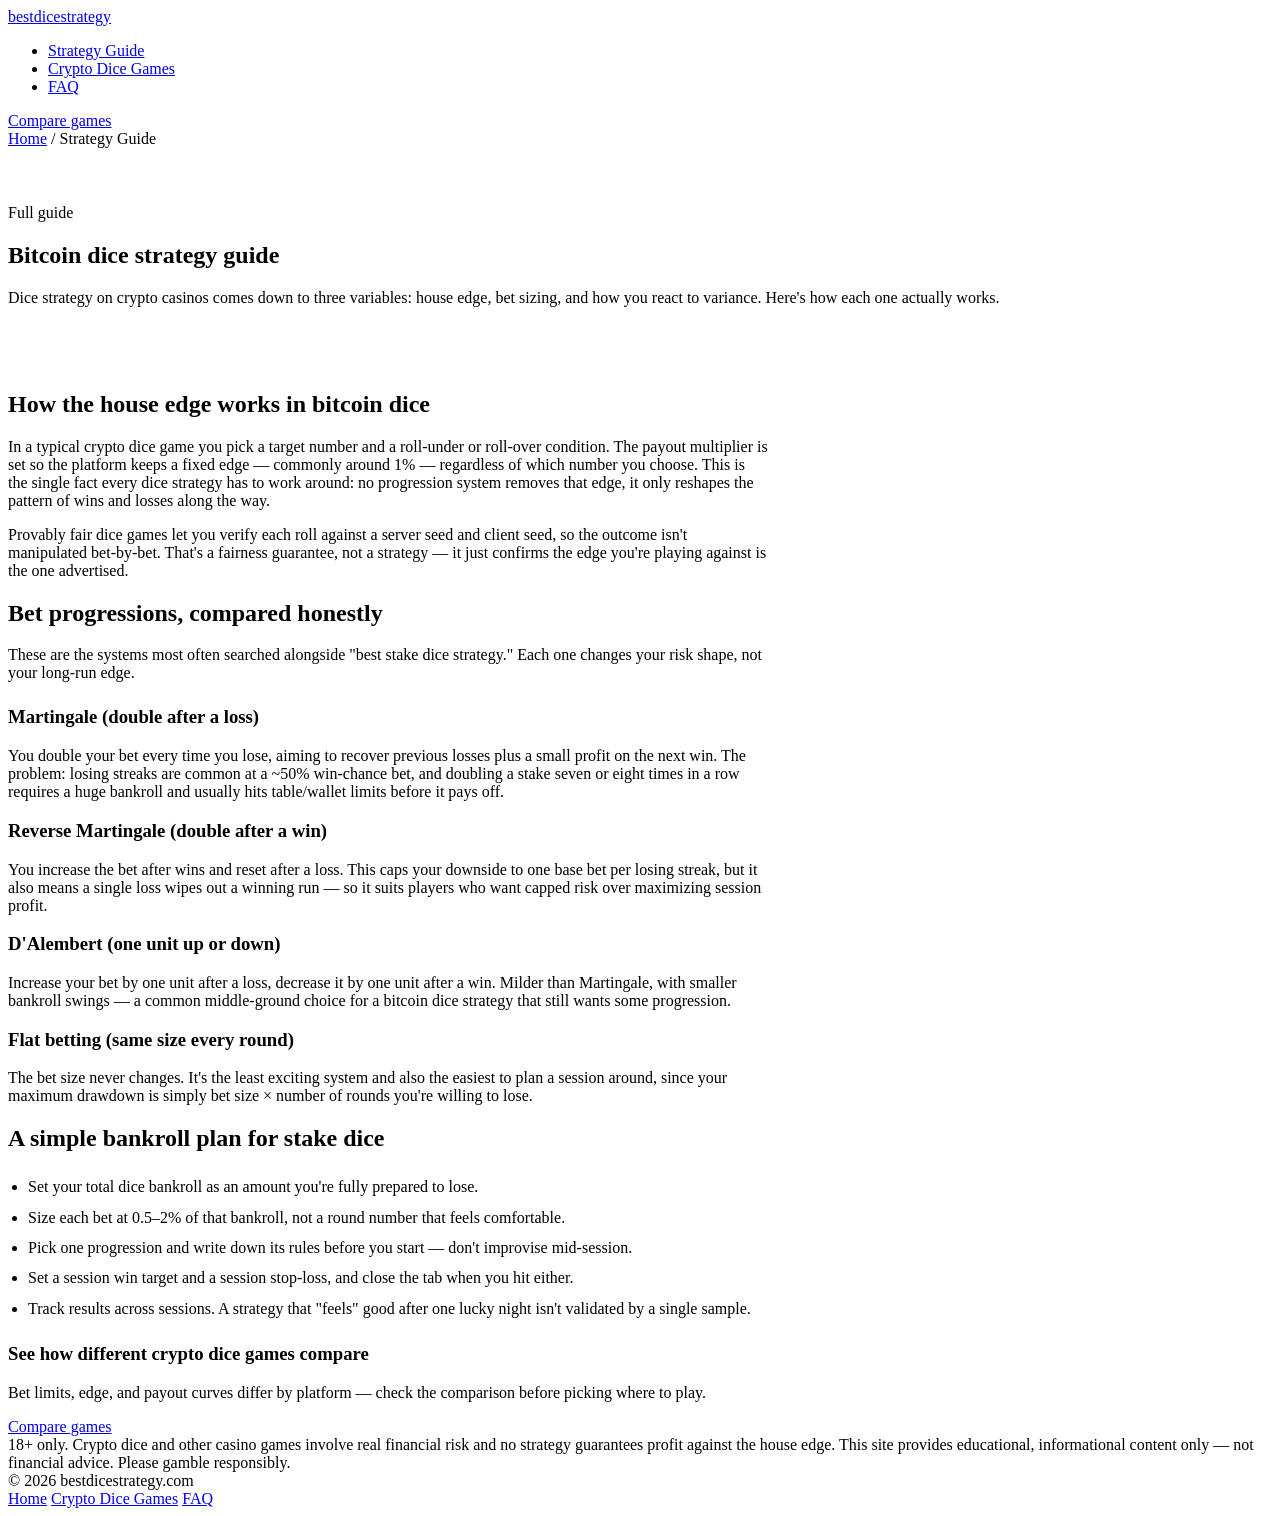
==== bitcoin-dice-strategy-guide.html @ e54280d6 "Add files via upload" ====
<!DOCTYPE html>
<html lang="en">
<head>
<meta charset="UTF-8">
<meta name="viewport" content="width=device-width, initial-scale=1.0">
<title>Bitcoin Dice Strategy Guide: Bankroll, Progressions & Math</title>
<meta name="description" content="A full bitcoin dice strategy guide: how house edge works, the main bet progressions (Martingale, D'Alembert, flat betting), and a bankroll plan for stake dice.">
<link rel="canonical" href="https://www.bestdicestrategy.com/bitcoin-dice-strategy-guide.html">
<link rel="icon" href="data:,">
<link rel="preconnect" href="https://fonts.googleapis.com">
<link href="https://fonts.googleapis.com/css2?family=Space+Grotesk:wght@500;600;700&family=Inter:wght@400;500;600&display=swap" rel="stylesheet">
<link rel="stylesheet" href="/assets/style.css">
<script type="application/ld+json">
{
  "@context": "https://schema.org",
  "@type": "Article",
  "headline": "Bitcoin Dice Strategy Guide: Bankroll, Progressions & Math",
  "url": "https://www.bestdicestrategy.com/bitcoin-dice-strategy-guide.html"
}
</script>
</head>
<body>

<header>
  <div class="nav">
    <a href="/" class="logo"><span class="die"></span>bestdicestrategy</a>
    <ul>
      <li><a href="/bitcoin-dice-strategy-guide.html">Strategy Guide</a></li>
      <li><a href="/crypto-dice-games.html">Crypto Dice Games</a></li>
      <li><a href="/faq.html">FAQ</a></li>
    </ul>
    <a href="/crypto-dice-games.html" class="cta-btn">Compare games</a>
  </div>
</header>

<div class="wrap breadcrumb"><a href="/">Home</a> / Strategy Guide</div>

<section class="hero" style="padding:56px 0 48px">
  <div class="wrap" style="position:relative">
    <span class="eyebrow">Full guide</span>
    <h1>Bitcoin dice <span>strategy</span> guide</h1>
    <p class="lede">Dice strategy on crypto casinos comes down to three variables: house edge, bet sizing, and how you react to variance. Here's how each one actually works.</p>
  </div>
</section>

<section>
  <div class="wrap" style="max-width:760px">
    <h2>How the house edge works in bitcoin dice</h2>
    <p style="color:var(--muted);margin-bottom:16px">In a typical crypto dice game you pick a target number and a roll-under or roll-over condition. The payout multiplier is set so the platform keeps a fixed edge — commonly around 1% — regardless of which number you choose. This is the single fact every dice strategy has to work around: no progression system removes that edge, it only reshapes the pattern of wins and losses along the way.</p>
    <p style="color:var(--muted);margin-bottom:16px">Provably fair dice games let you verify each roll against a server seed and client seed, so the outcome isn't manipulated bet-by-bet. That's a fairness guarantee, not a strategy — it just confirms the edge you're playing against is the one advertised.</p>
  </div>
</section>

<section class="section-alt">
  <div class="wrap" style="max-width:760px">
    <h2>Bet progressions, compared honestly</h2>
    <p style="color:var(--muted);margin-bottom:24px">These are the systems most often searched alongside "best stake dice strategy." Each one changes your risk shape, not your long-run edge.</p>

    <div class="faq-item">
      <h3>Martingale (double after a loss)</h3>
      <p>You double your bet every time you lose, aiming to recover previous losses plus a small profit on the next win. The problem: losing streaks are common at a ~50% win-chance bet, and doubling a stake seven or eight times in a row requires a huge bankroll and usually hits table/wallet limits before it pays off.</p>
    </div>
    <div class="faq-item">
      <h3>Reverse Martingale (double after a win)</h3>
      <p>You increase the bet after wins and reset after a loss. This caps your downside to one base bet per losing streak, but it also means a single loss wipes out a winning run — so it suits players who want capped risk over maximizing session profit.</p>
    </div>
    <div class="faq-item">
      <h3>D'Alembert (one unit up or down)</h3>
      <p>Increase your bet by one unit after a loss, decrease it by one unit after a win. Milder than Martingale, with smaller bankroll swings — a common middle-ground choice for a bitcoin dice strategy that still wants some progression.</p>
    </div>
    <div class="faq-item">
      <h3>Flat betting (same size every round)</h3>
      <p>The bet size never changes. It's the least exciting system and also the easiest to plan a session around, since your maximum drawdown is simply bet size × number of rounds you're willing to lose.</p>
    </div>
  </div>
</section>

<section>
  <div class="wrap" style="max-width:760px">
    <h2>A simple bankroll plan for stake dice</h2>
    <ul style="color:var(--muted);padding-left:20px;line-height:1.9">
      <li>Set your total dice bankroll as an amount you're fully prepared to lose.</li>
      <li>Size each bet at 0.5–2% of that bankroll, not a round number that feels comfortable.</li>
      <li>Pick one progression and write down its rules before you start — don't improvise mid-session.</li>
      <li>Set a session win target and a session stop-loss, and close the tab when you hit either.</li>
      <li>Track results across sessions. A strategy that "feels" good after one lucky night isn't validated by a single sample.</li>
    </ul>
  </div>
</section>

<section class="section-alt">
  <div class="wrap">
    <div class="callout">
      <div>
        <h3>See how different crypto dice games compare</h3>
        <p>Bet limits, edge, and payout curves differ by platform — check the comparison before picking where to play.</p>
      </div>
      <a href="/crypto-dice-games.html" class="cta-btn">Compare games</a>
    </div>
  </div>
</section>

<div class="disclaimer">
  <div class="wrap">
    18+ only. Crypto dice and other casino games involve real financial risk and no strategy guarantees profit against the house edge. This site provides educational, informational content only — not financial advice. Please gamble responsibly.
  </div>
</div>

<footer>
  <div class="wrap footer-row">
    <span>© 2026 bestdicestrategy.com</span>
    <div class="footer-links">
      <a href="/">Home</a>
      <a href="/crypto-dice-games.html">Crypto Dice Games</a>
      <a href="/faq.html">FAQ</a>
    </div>
  </div>
</footer>

</body>
</html>
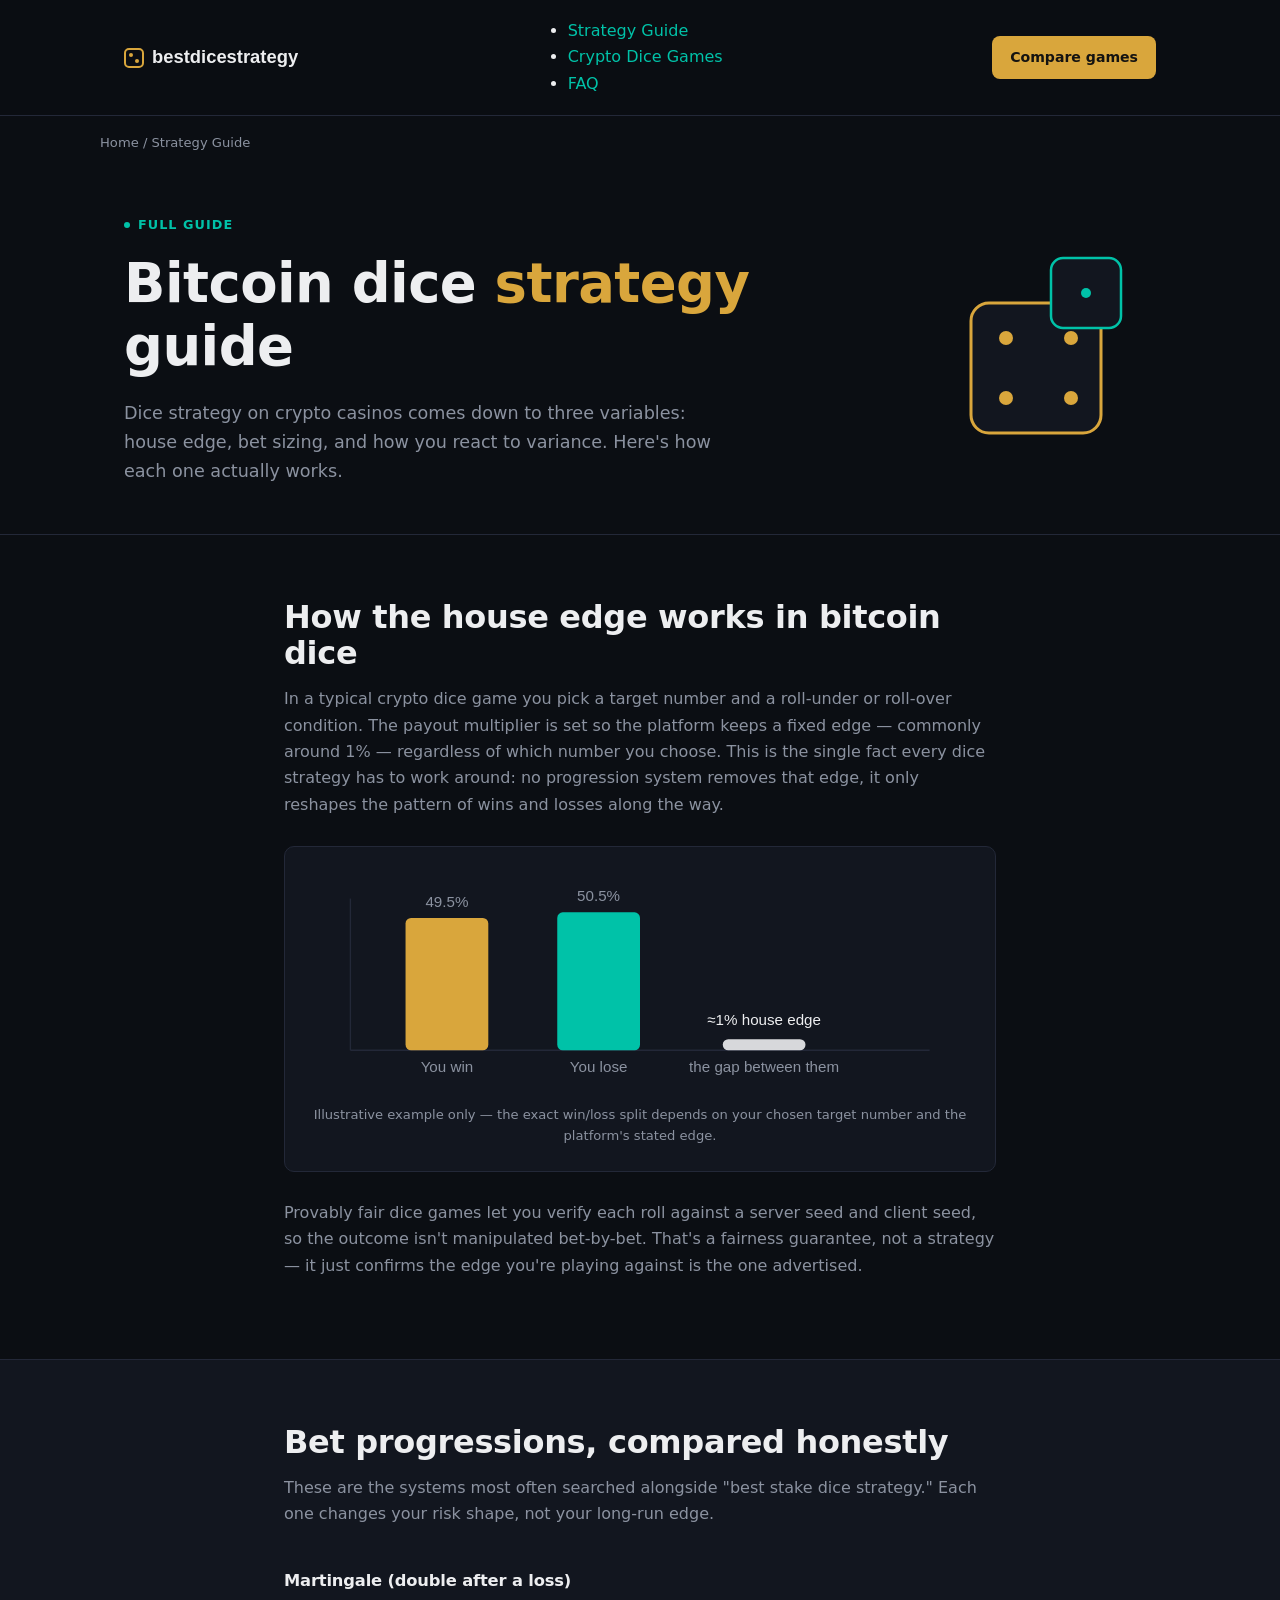
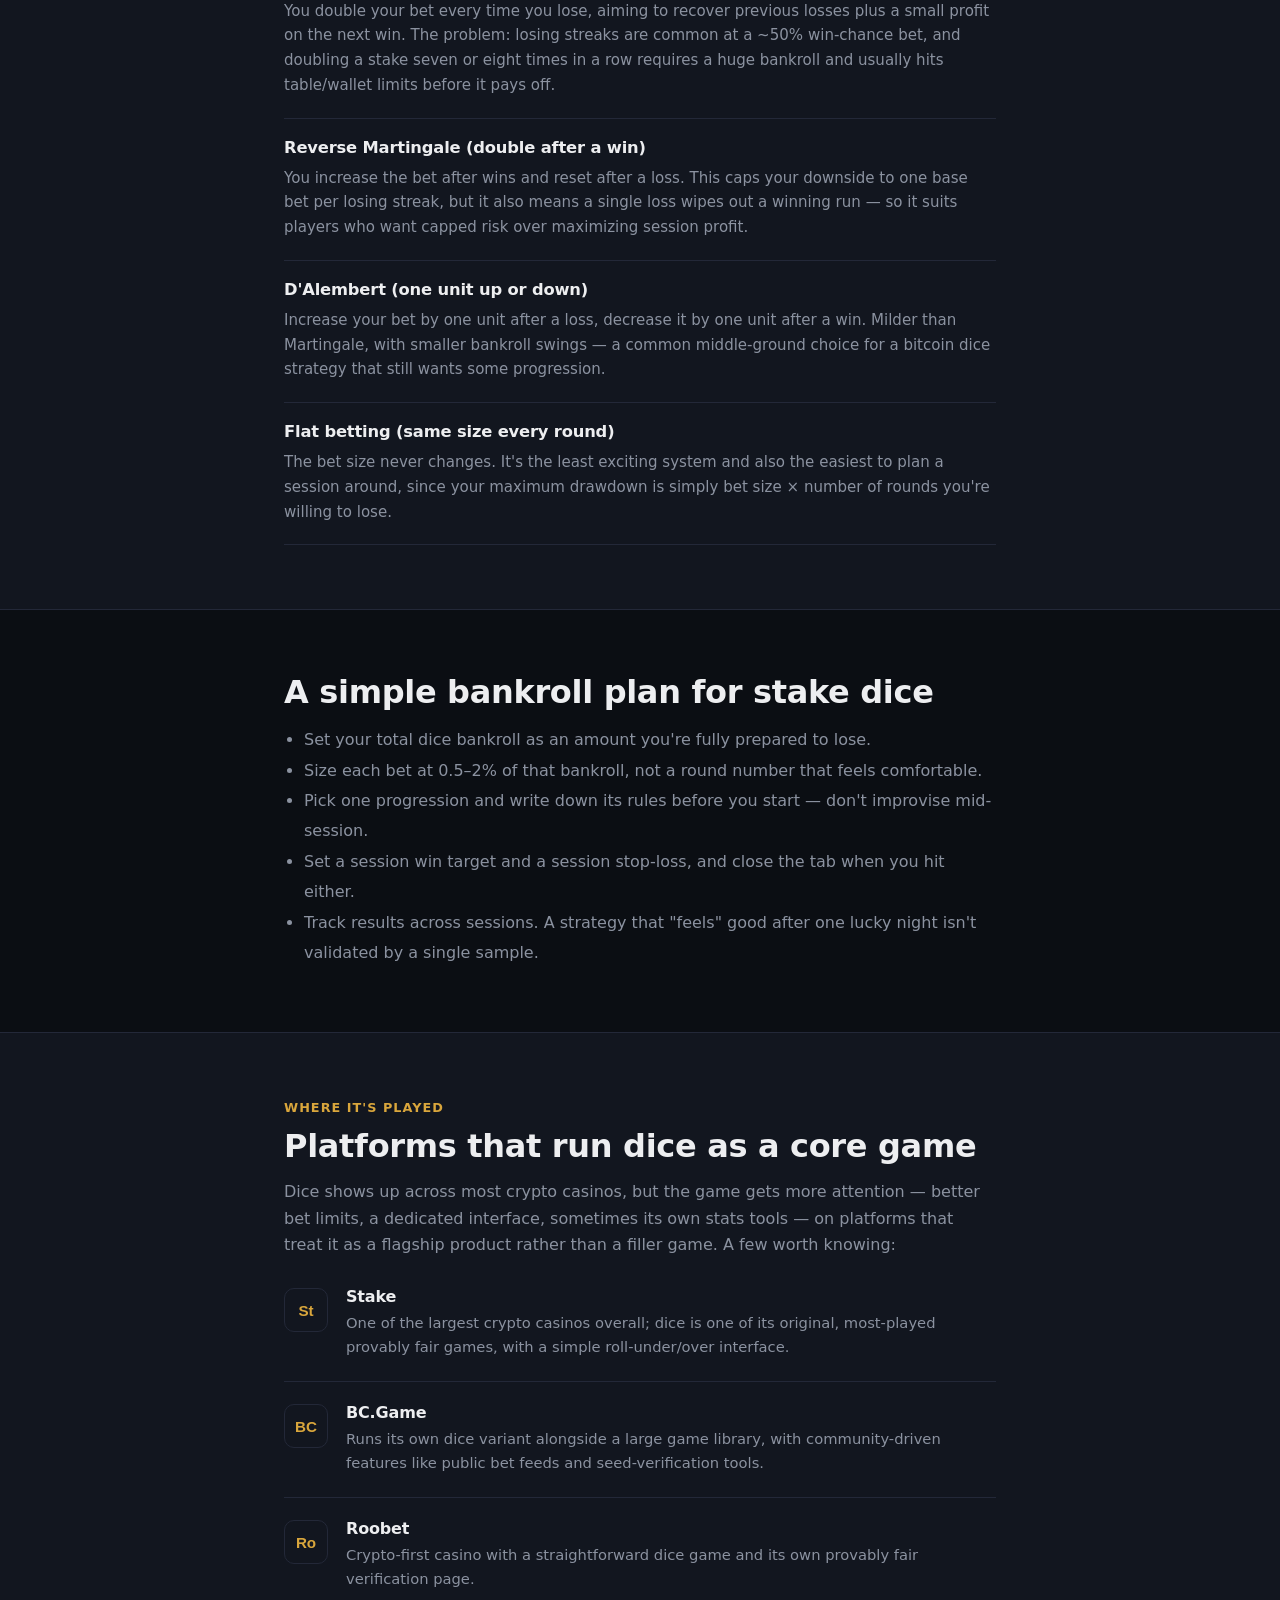
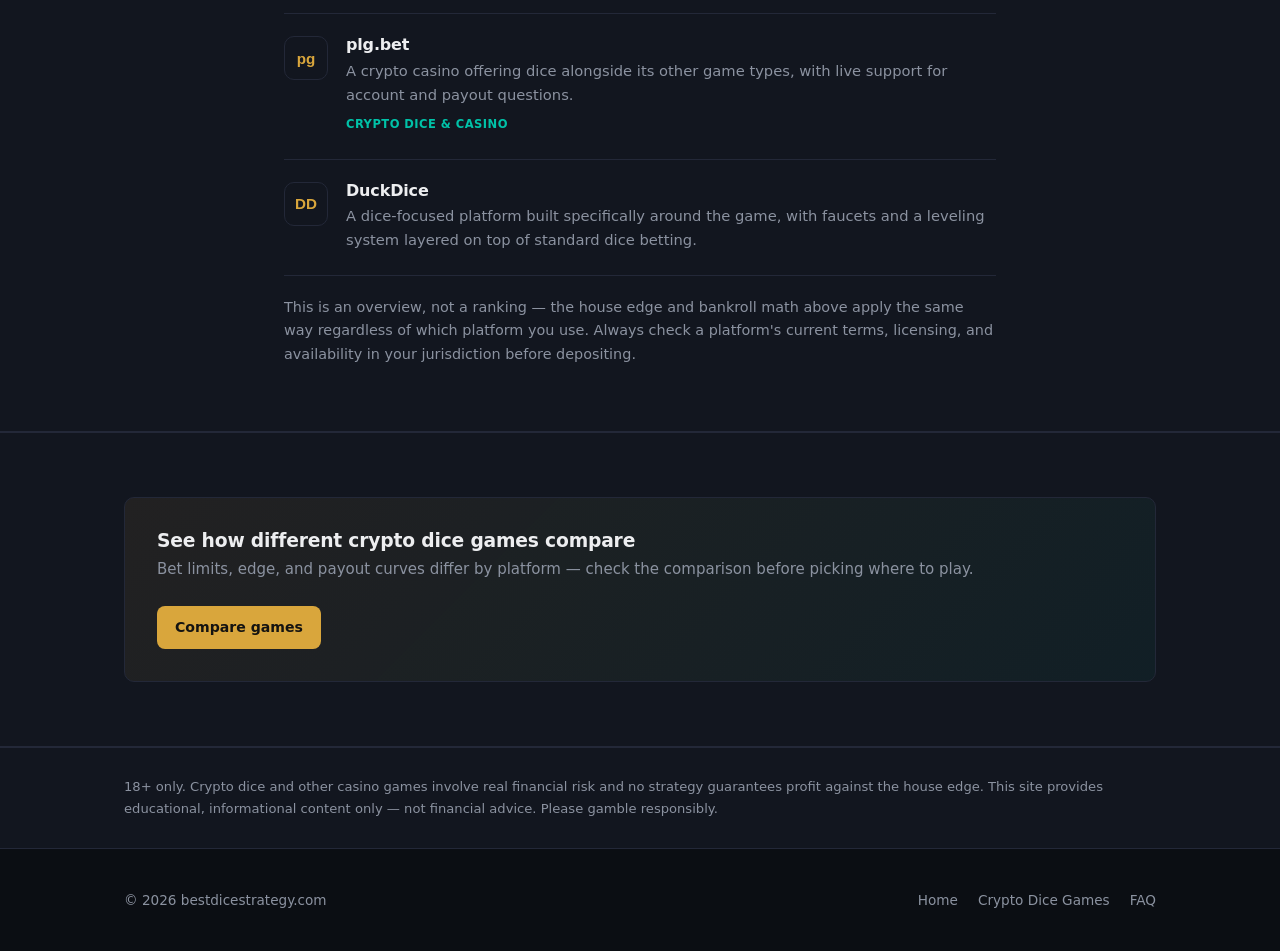
==== commit e7a63ac1: "Add files via upload" ====
--- a/bitcoin-dice-strategy-guide.html
+++ b/bitcoin-dice-strategy-guide.html
@@ -36,10 +36,29 @@
 <div class="wrap breadcrumb"><a href="/">Home</a> / Strategy Guide</div>
 
 <section class="hero" style="padding:56px 0 48px">
-  <div class="wrap" style="position:relative">
-    <span class="eyebrow">Full guide</span>
-    <h1>Bitcoin dice <span>strategy</span> guide</h1>
-    <p class="lede">Dice strategy on crypto casinos comes down to three variables: house edge, bet sizing, and how you react to variance. Here's how each one actually works.</p>
+  <div class="wrap">
+    <div class="hero-grid">
+      <div class="hero-copy">
+        <span class="eyebrow">Full guide</span>
+        <h1>Bitcoin dice <span>strategy</span> guide</h1>
+        <p class="lede">Dice strategy on crypto casinos comes down to three variables: house edge, bet sizing, and how you react to variance. Here's how each one actually works.</p>
+      </div>
+      <div class="hero-visual" style="width:200px">
+        <svg class="die-svg" viewBox="0 0 200 200" xmlns="http://www.w3.org/2000/svg">
+          <g class="die-a">
+            <rect x="15" y="55" width="130" height="130" rx="18" fill="#12161F" stroke="#D9A63C" stroke-width="3"/>
+            <circle cx="50" cy="90" r="7" fill="#D9A63C"/>
+            <circle cx="115" cy="90" r="7" fill="#D9A63C"/>
+            <circle cx="50" cy="150" r="7" fill="#D9A63C"/>
+            <circle cx="115" cy="150" r="7" fill="#D9A63C"/>
+          </g>
+          <g class="die-b">
+            <rect x="95" y="10" width="70" height="70" rx="12" fill="#12161F" stroke="#00C2A8" stroke-width="2.5"/>
+            <circle cx="130" cy="45" r="5" fill="#00C2A8"/>
+          </g>
+        </svg>
+      </div>
+    </div>
   </div>
 </section>
 
@@ -47,6 +66,24 @@
   <div class="wrap" style="max-width:760px">
     <h2>How the house edge works in bitcoin dice</h2>
     <p style="color:var(--muted);margin-bottom:16px">In a typical crypto dice game you pick a target number and a roll-under or roll-over condition. The payout multiplier is set so the platform keeps a fixed edge — commonly around 1% — regardless of which number you choose. This is the single fact every dice strategy has to work around: no progression system removes that edge, it only reshapes the pattern of wins and losses along the way.</p>
+
+    <figure class="figure">
+      <svg viewBox="0 0 480 160" xmlns="http://www.w3.org/2000/svg">
+        <line x1="30" y1="20" x2="30" y2="130" stroke="#232838" stroke-width="1"/>
+        <line x1="30" y1="130" x2="450" y2="130" stroke="#232838" stroke-width="1"/>
+        <rect x="70" y="34" width="60" height="96" rx="4" fill="#D9A63C"/>
+        <text x="100" y="26" fill="#8B92A0" font-size="11" text-anchor="middle" font-family="Inter, sans-serif">49.5%</text>
+        <text x="100" y="146" fill="#8B92A0" font-size="11" text-anchor="middle" font-family="Inter, sans-serif">You win</text>
+        <rect x="180" y="30" width="60" height="100" rx="4" fill="#00C2A8"/>
+        <text x="210" y="22" fill="#8B92A0" font-size="11" text-anchor="middle" font-family="Inter, sans-serif">50.5%</text>
+        <text x="210" y="146" fill="#8B92A0" font-size="11" text-anchor="middle" font-family="Inter, sans-serif">You lose</text>
+        <rect x="300" y="122" width="60" height="8" rx="4" fill="#EDEEF0" opacity=".9"/>
+        <text x="330" y="112" fill="#EDEEF0" font-size="11" text-anchor="middle" font-family="Inter, sans-serif">≈1% house edge</text>
+        <text x="330" y="146" fill="#8B92A0" font-size="11" text-anchor="middle" font-family="Inter, sans-serif">the gap between them</text>
+      </svg>
+      <figcaption>Illustrative example only — the exact win/loss split depends on your chosen target number and the platform's stated edge.</figcaption>
+    </figure>
+
     <p style="color:var(--muted);margin-bottom:16px">Provably fair dice games let you verify each roll against a server seed and client seed, so the outcome isn't manipulated bet-by-bet. That's a fairness guarantee, not a strategy — it just confirms the edge you're playing against is the one advertised.</p>
   </div>
 </section>
@@ -89,6 +126,53 @@
 </section>
 
 <section class="section-alt">
+  <div class="wrap" style="max-width:760px">
+    <div class="kicker">Where it's played</div>
+    <h2>Platforms that run dice as a core game</h2>
+    <p style="color:var(--muted);margin-bottom:8px">Dice shows up across most crypto casinos, but the game gets more attention — better bet limits, a dedicated interface, sometimes its own stats tools — on platforms that treat it as a flagship product rather than a filler game. A few worth knowing:</p>
+
+    <div class="platform-row">
+      <div class="platform-badge">St</div>
+      <div>
+        <h3>Stake</h3>
+        <p>One of the largest crypto casinos overall; dice is one of its original, most-played provably fair games, with a simple roll-under/over interface.</p>
+      </div>
+    </div>
+    <div class="platform-row">
+      <div class="platform-badge">BC</div>
+      <div>
+        <h3>BC.Game</h3>
+        <p>Runs its own dice variant alongside a large game library, with community-driven features like public bet feeds and seed-verification tools.</p>
+      </div>
+    </div>
+    <div class="platform-row">
+      <div class="platform-badge">Ro</div>
+      <div>
+        <h3>Roobet</h3>
+        <p>Crypto-first casino with a straightforward dice game and its own provably fair verification page.</p>
+      </div>
+    </div>
+    <div class="platform-row">
+      <div class="platform-badge">pg</div>
+      <div>
+        <h3>plg.bet</h3>
+        <p>A crypto casino offering dice alongside its other game types, with live support for account and payout questions.</p>
+        <span class="tag">Crypto dice &amp; casino</span>
+      </div>
+    </div>
+    <div class="platform-row">
+      <div class="platform-badge">DD</div>
+      <div>
+        <h3>DuckDice</h3>
+        <p>A dice-focused platform built specifically around the game, with faucets and a leveling system layered on top of standard dice betting.</p>
+      </div>
+    </div>
+
+    <p style="color:var(--muted);margin-top:20px;font-size:.9rem">This is an overview, not a ranking — the house edge and bankroll math above apply the same way regardless of which platform you use. Always check a platform's current terms, licensing, and availability in your jurisdiction before depositing.</p>
+  </div>
+</section>
+
+<section class="section-alt">
   <div class="wrap">
     <div class="callout">
       <div>
--- a/assets/style.css
+++ b/assets/style.css
@@ -0,0 +1,213 @@
+/* Best Dice Strategy — design tokens
+   bg: #0B0E13 / bg-alt: #12161F / gold: #D9A63C / teal: #00C2A8
+   text: #EDEEF0 / muted: #8B92A0 / border: #232838
+   display: Space Grotesk / body: Inter
+*/
+
+:root{
+  --bg:#0B0E13;
+  --bg-alt:#12161F;
+  --gold:#D9A63C;
+  --teal:#00C2A8;
+  --text:#EDEEF0;
+  --muted:#8B92A0;
+  --border:#232838;
+  --radius:10px;
+}
+
+*{box-sizing:border-box;margin:0;padding:0}
+
+html{scroll-behavior:smooth}
+
+body{
+  background:var(--bg);
+  color:var(--text);
+  font-family:'Inter',system-ui,-apple-system,sans-serif;
+  line-height:1.65;
+  font-size:16px;
+  -webkit-font-smoothing:antialiased;
+}
+
+h1,h2,h3,.display{
+  font-family:'Space Grotesk',system-ui,sans-serif;
+  font-weight:600;
+  letter-spacing:-0.01em;
+  line-height:1.15;
+}
+
+a{color:var(--teal);text-decoration:none}
+a:hover{text-decoration:underline}
+
+img{max-width:100%;display:block}
+
+.wrap{max-width:1080px;margin:0 auto;padding:0 24px}
+
+/* ---------- pip pattern background ---------- */
+.pips{
+  position:absolute;inset:0;
+  background-image:radial-gradient(var(--border) 1.5px, transparent 1.5px);
+  background-size:28px 28px;
+  opacity:.35;
+  mask-image:linear-gradient(to bottom, black, transparent 85%);
+}
+
+/* ---------- header ---------- */
+header{
+  border-bottom:1px solid var(--border);
+  position:sticky;top:0;background:rgba(11,14,19,.92);
+  backdrop-filter:blur(6px);
+  z-index:20;
+}
+.nav{
+  display:flex;align-items:center;justify-content:space-between;
+  padding:18px 24px;max-width:1080px;margin:0 auto;
+}
+.logo{
+  font-family:'Space Grotesk',sans-serif;font-weight:700;font-size:1.15rem;
+  color:var(--text);display:flex;align-items:center;gap:8px;
+}
+.logo .die{
+  width:20px;height:20px;border:2px solid var(--gold);border-radius:5px;
+  position:relative;flex:none;
+}
+.logo .die::before,.logo .die::after{
+  content:"";position:absolute;width:4px;height:4px;background:var(--gold);border-radius:50%;
+}
+.logo .die::before{top:3px;left:3px}
+.logo .die::after{bottom:3px;right:3px}
+nav ul{display:flex;gap:28px;list-style:none}
+nav ul a{color:var(--muted);font-size:.92rem;font-weight:500}
+nav ul a:hover{color:var(--text);text-decoration:none}
+.cta-btn{
+  background:var(--gold);color:#141311;padding:10px 18px;border-radius:8px;
+  font-weight:600;font-size:.88rem;white-space:nowrap;
+}
+.cta-btn:hover{background:#e6b850;text-decoration:none}
+
+@media (max-width:640px){
+  nav ul{display:none}
+}
+
+/* ---------- hero ---------- */
+.hero{position:relative;overflow:hidden;padding:96px 0 72px;border-bottom:1px solid var(--border)}
+.eyebrow{
+  display:inline-flex;align-items:center;gap:8px;
+  color:var(--teal);font-size:.8rem;font-weight:600;letter-spacing:.08em;text-transform:uppercase;
+  margin-bottom:18px;
+}
+.eyebrow::before{content:"";width:6px;height:6px;background:var(--teal);border-radius:50%}
+.hero h1{font-size:clamp(2.1rem,4.4vw,3.4rem);max-width:760px;color:var(--text)}
+.hero h1 span{color:var(--gold)}
+.hero p.lede{color:var(--muted);font-size:1.1rem;max-width:600px;margin-top:20px}
+.hero-actions{display:flex;gap:14px;margin-top:32px;flex-wrap:wrap}
+.btn-outline{
+  border:1px solid var(--border);padding:10px 20px;border-radius:8px;color:var(--text);font-weight:500;
+}
+.btn-outline:hover{border-color:var(--teal);text-decoration:none}
+
+.hero-grid{display:flex;align-items:center;gap:48px;position:relative}
+.hero-copy{flex:1;min-width:0}
+.hero-visual{flex:none;width:260px}
+@media (max-width:820px){
+  .hero-grid{flex-direction:column-reverse;gap:32px}
+  .hero-visual{width:200px}
+}
+.die-svg{width:100%;display:block}
+@keyframes die-float{
+  0%,100%{transform:translateY(0) rotate(-6deg)}
+  50%{transform:translateY(-10px) rotate(-2deg)}
+}
+@keyframes die-float-2{
+  0%,100%{transform:translateY(0) rotate(8deg)}
+  50%{transform:translateY(-8px) rotate(12deg)}
+}
+.die-a{animation:die-float 5s ease-in-out infinite}
+.die-b{animation:die-float-2 6s ease-in-out infinite}
+@media (prefers-reduced-motion:reduce){
+  .die-a,.die-b{animation:none}
+}
+
+/* ---------- section basics ---------- */
+section{padding:64px 0}
+.section-alt{background:var(--bg-alt);border-top:1px solid var(--border);border-bottom:1px solid var(--border)}
+.kicker{color:var(--gold);font-size:.8rem;font-weight:600;letter-spacing:.08em;text-transform:uppercase;margin-bottom:10px}
+h2{font-size:clamp(1.5rem,2.6vw,2rem);margin-bottom:14px}
+.section-sub{color:var(--muted);max-width:620px;margin-bottom:40px}
+
+/* ---------- cards grid ---------- */
+.grid{display:grid;grid-template-columns:repeat(3,1fr);gap:20px}
+@media (max-width:800px){.grid{grid-template-columns:1fr}}
+.card{
+  background:var(--bg-alt);border:1px solid var(--border);border-radius:var(--radius);
+  padding:26px;
+}
+.card .num{
+  font-family:'Space Grotesk',sans-serif;color:var(--gold);font-size:.85rem;font-weight:700;
+  margin-bottom:12px;
+}
+.card h3{font-size:1.08rem;margin-bottom:8px}
+.card p{color:var(--muted);font-size:.94rem}
+
+/* ---------- table ---------- */
+table{width:100%;border-collapse:collapse;margin-top:8px}
+th,td{text-align:left;padding:14px 16px;border-bottom:1px solid var(--border);font-size:.92rem}
+th{color:var(--muted);font-weight:600;text-transform:uppercase;font-size:.75rem;letter-spacing:.04em}
+tr:hover td{background:rgba(217,166,60,.04)}
+td strong{color:var(--text)}
+
+/* ---------- faq ---------- */
+.faq-item{border-bottom:1px solid var(--border);padding:20px 0}
+.faq-item h3{font-size:1.02rem;margin-bottom:8px;color:var(--text)}
+.faq-item p{color:var(--muted);font-size:.94rem}
+
+/* ---------- callout ---------- */
+.callout{
+  border:1px solid var(--border);background:linear-gradient(135deg,rgba(217,166,60,.08),rgba(0,194,168,.05));
+  border-radius:var(--radius);padding:32px;display:flex;align-items:center;justify-content:space-between;gap:24px;
+  flex-wrap:wrap;
+}
+.callout h3{margin-bottom:6px}
+.callout p{color:var(--muted);font-size:.94rem}
+
+/* ---------- disclaimer ---------- */
+.disclaimer{
+  background:var(--bg-alt);border-top:1px solid var(--border);padding:28px 0;
+  color:var(--muted);font-size:.82rem;
+}
+
+/* ---------- footer ---------- */
+footer{border-top:1px solid var(--border);padding:40px 0;color:var(--muted);font-size:.85rem}
+.footer-row{display:flex;justify-content:space-between;flex-wrap:wrap;gap:16px}
+.footer-links{display:flex;gap:20px}
+.footer-links a{color:var(--muted)}
+.footer-links a:hover{color:var(--text)}
+
+/* ---------- platforms list ---------- */
+.platform-row{
+  display:flex;gap:18px;align-items:flex-start;padding:22px 0;
+  border-bottom:1px solid var(--border);
+}
+.platform-row:last-child{border-bottom:none}
+.platform-badge{
+  flex:none;width:44px;height:44px;border-radius:10px;
+  display:flex;align-items:center;justify-content:center;
+  font-family:'Space Grotesk',sans-serif;font-weight:700;font-size:.95rem;
+  border:1px solid var(--border);color:var(--gold);background:var(--bg-alt);
+}
+.platform-row h3{font-size:1rem;margin-bottom:4px}
+.platform-row p{color:var(--muted);font-size:.92rem}
+.platform-row .tag{
+  display:inline-block;margin-top:8px;font-size:.72rem;letter-spacing:.04em;text-transform:uppercase;
+  color:var(--teal);font-weight:600;
+}
+
+/* ---------- inline illustration box ---------- */
+.figure{
+  border:1px solid var(--border);background:var(--bg-alt);border-radius:var(--radius);
+  padding:24px;margin:28px 0;
+}
+.figure svg{width:100%;display:block}
+.figure figcaption{color:var(--muted);font-size:.82rem;margin-top:12px;text-align:center}
+
+.breadcrumb{color:var(--muted);font-size:.82rem;padding:16px 0 0}
+.breadcrumb a{color:var(--muted)}
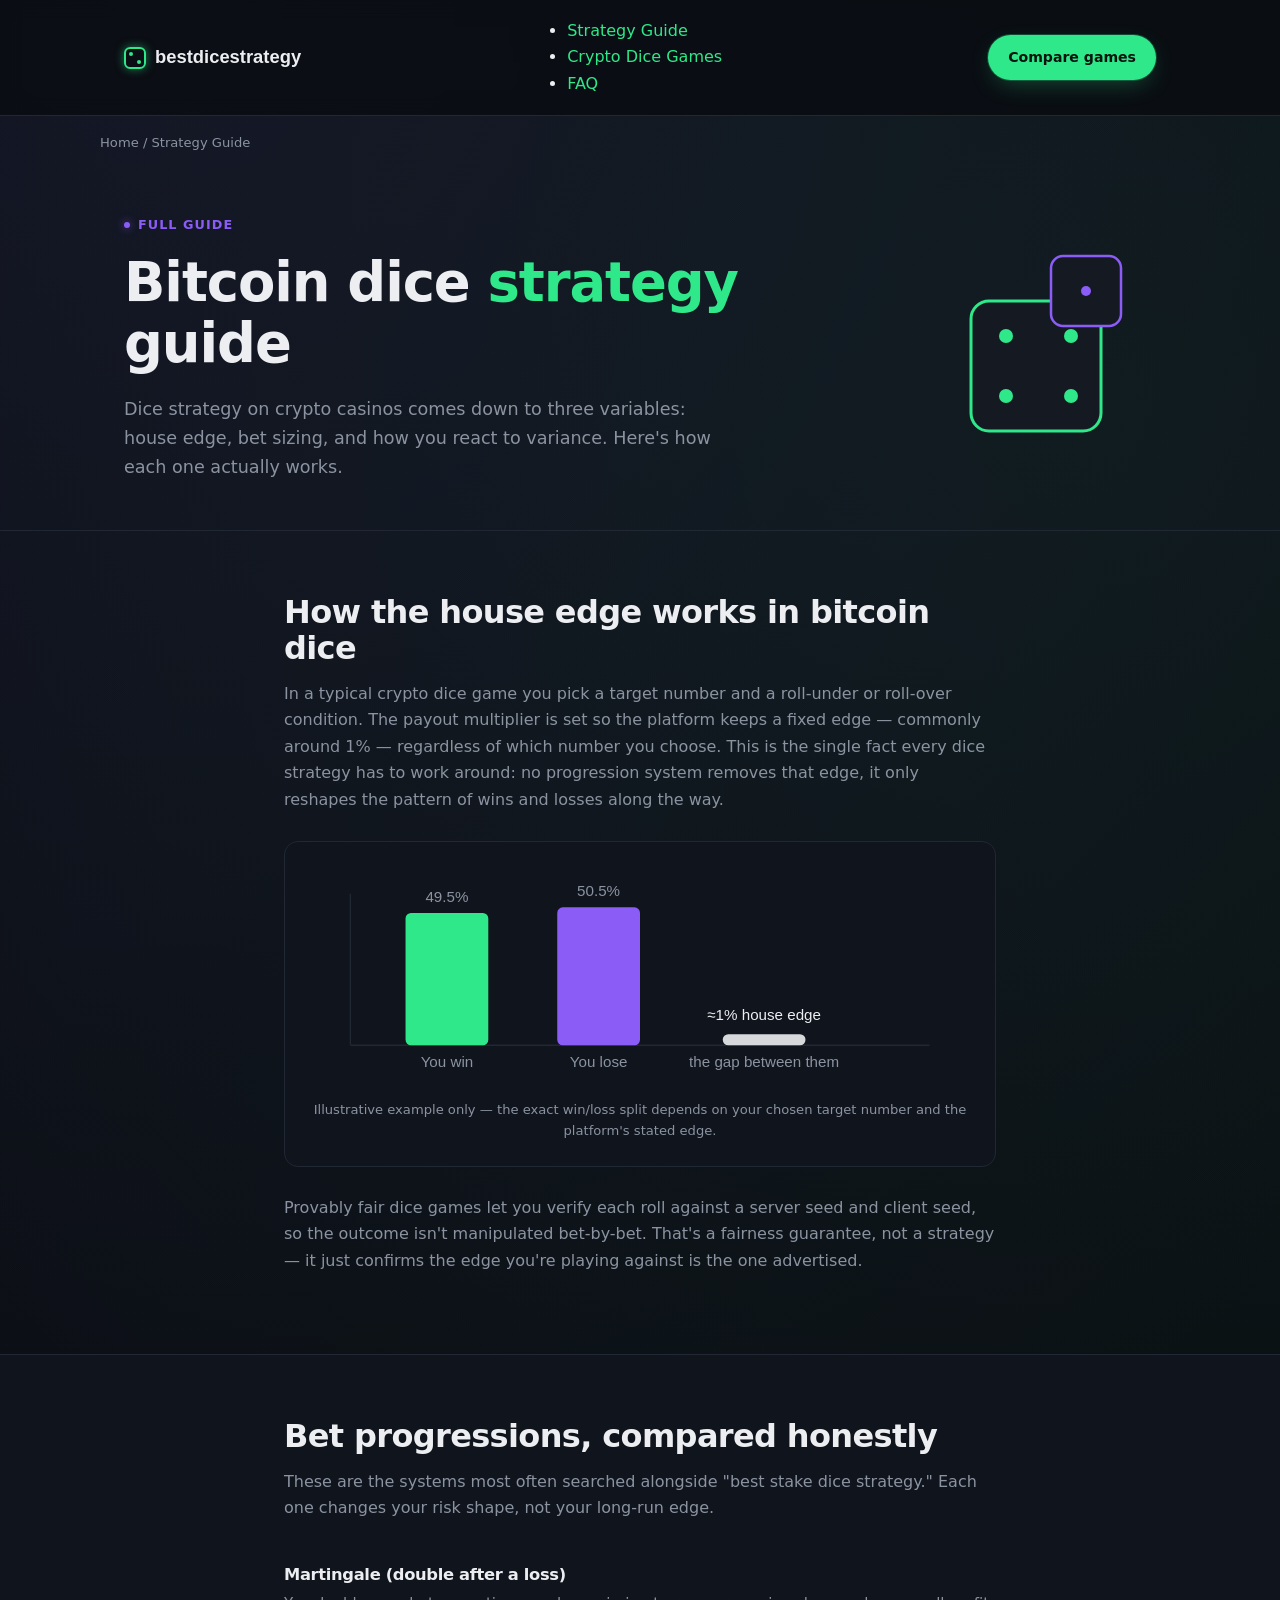
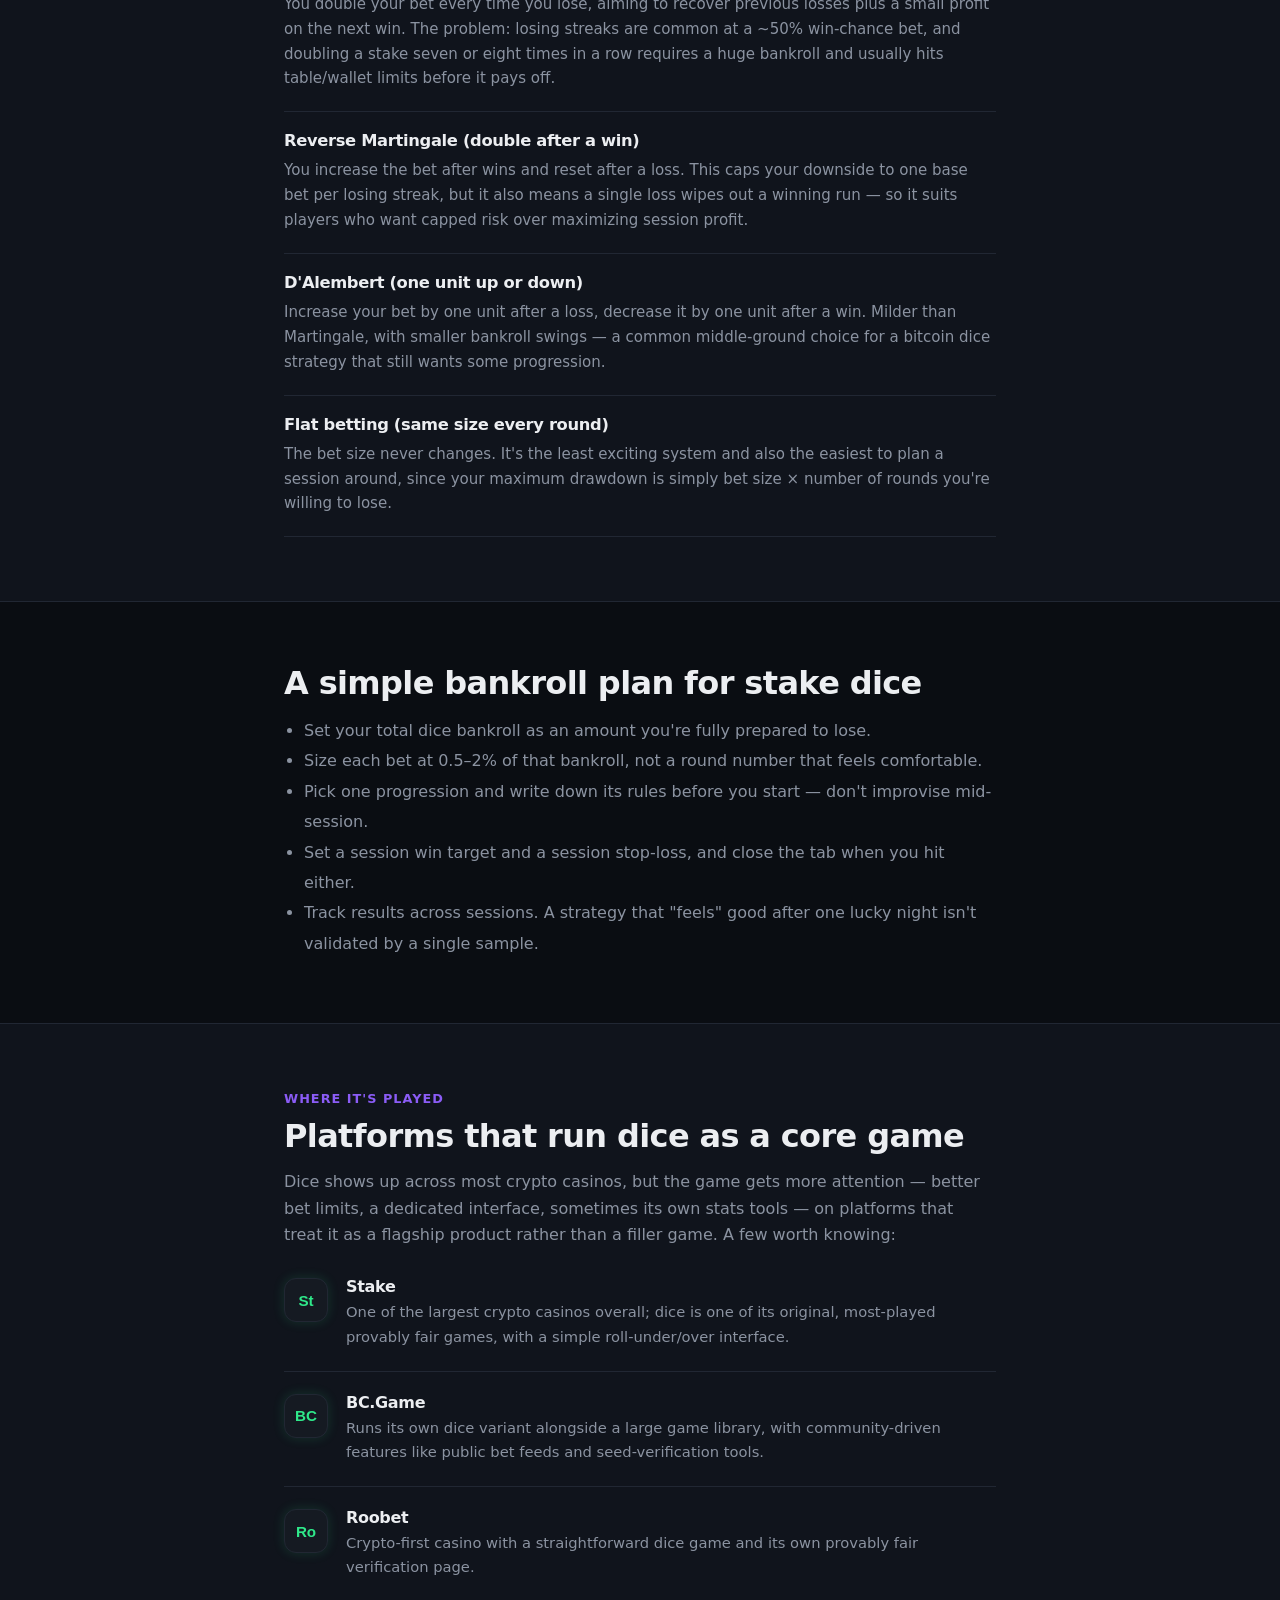
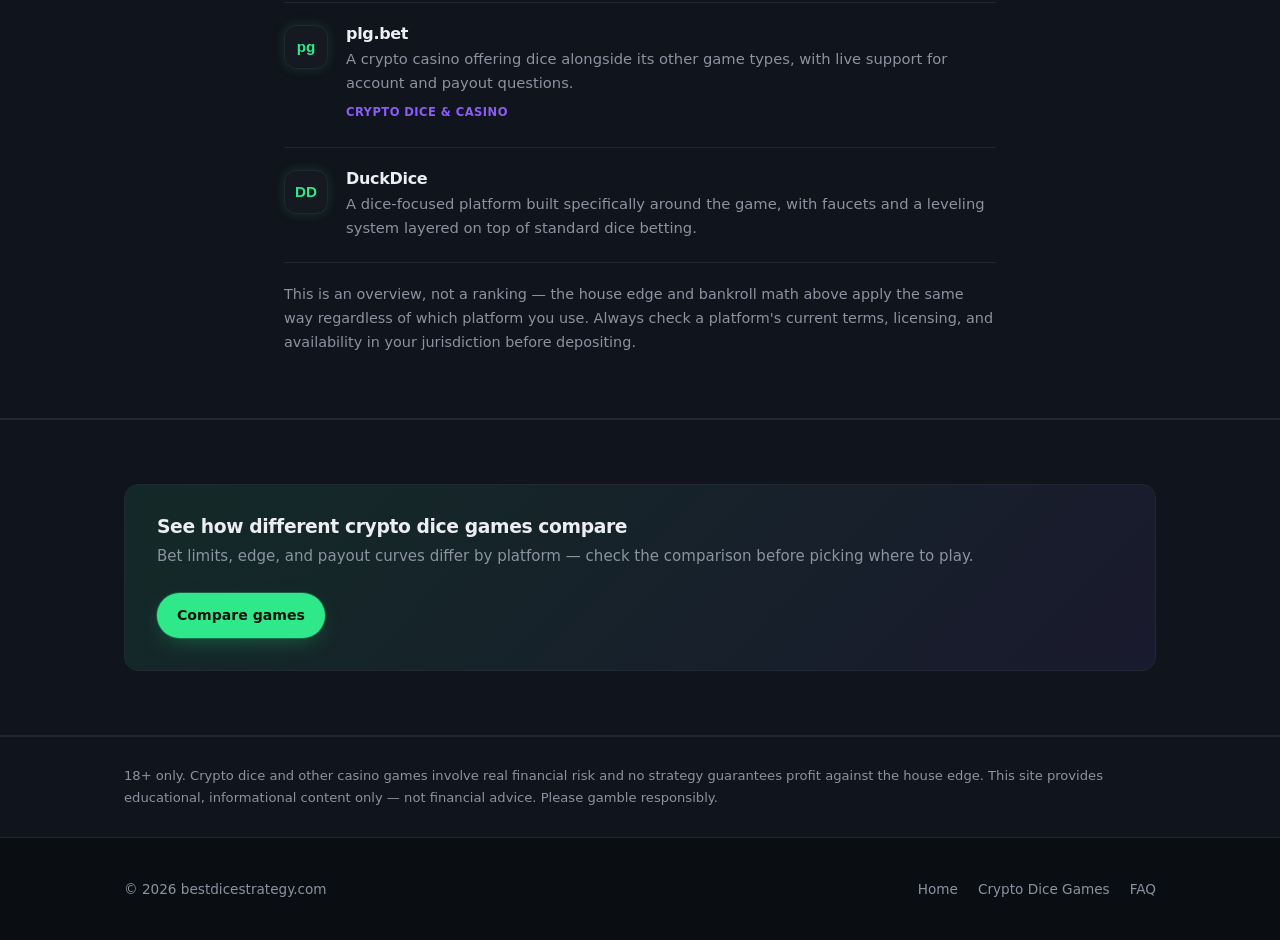
==== commit e71fe945: "Add files via upload" ====
--- a/bitcoin-dice-strategy-guide.html
+++ b/bitcoin-dice-strategy-guide.html
@@ -46,15 +46,15 @@
       <div class="hero-visual" style="width:200px">
         <svg class="die-svg" viewBox="0 0 200 200" xmlns="http://www.w3.org/2000/svg">
           <g class="die-a">
-            <rect x="15" y="55" width="130" height="130" rx="18" fill="#12161F" stroke="#D9A63C" stroke-width="3"/>
-            <circle cx="50" cy="90" r="7" fill="#D9A63C"/>
-            <circle cx="115" cy="90" r="7" fill="#D9A63C"/>
-            <circle cx="50" cy="150" r="7" fill="#D9A63C"/>
-            <circle cx="115" cy="150" r="7" fill="#D9A63C"/>
+            <rect x="15" y="55" width="130" height="130" rx="18" fill="#151A22" stroke="#2FE88A" stroke-width="3"/>
+            <circle cx="50" cy="90" r="7" fill="#2FE88A"/>
+            <circle cx="115" cy="90" r="7" fill="#2FE88A"/>
+            <circle cx="50" cy="150" r="7" fill="#2FE88A"/>
+            <circle cx="115" cy="150" r="7" fill="#2FE88A"/>
           </g>
           <g class="die-b">
-            <rect x="95" y="10" width="70" height="70" rx="12" fill="#12161F" stroke="#00C2A8" stroke-width="2.5"/>
-            <circle cx="130" cy="45" r="5" fill="#00C2A8"/>
+            <rect x="95" y="10" width="70" height="70" rx="12" fill="#151A22" stroke="#8B5CF6" stroke-width="2.5"/>
+            <circle cx="130" cy="45" r="5" fill="#8B5CF6"/>
           </g>
         </svg>
       </div>
@@ -69,17 +69,17 @@
 
     <figure class="figure">
       <svg viewBox="0 0 480 160" xmlns="http://www.w3.org/2000/svg">
-        <line x1="30" y1="20" x2="30" y2="130" stroke="#232838" stroke-width="1"/>
-        <line x1="30" y1="130" x2="450" y2="130" stroke="#232838" stroke-width="1"/>
-        <rect x="70" y="34" width="60" height="96" rx="4" fill="#D9A63C"/>
-        <text x="100" y="26" fill="#8B92A0" font-size="11" text-anchor="middle" font-family="Inter, sans-serif">49.5%</text>
-        <text x="100" y="146" fill="#8B92A0" font-size="11" text-anchor="middle" font-family="Inter, sans-serif">You win</text>
-        <rect x="180" y="30" width="60" height="100" rx="4" fill="#00C2A8"/>
-        <text x="210" y="22" fill="#8B92A0" font-size="11" text-anchor="middle" font-family="Inter, sans-serif">50.5%</text>
-        <text x="210" y="146" fill="#8B92A0" font-size="11" text-anchor="middle" font-family="Inter, sans-serif">You lose</text>
-        <rect x="300" y="122" width="60" height="8" rx="4" fill="#EDEEF0" opacity=".9"/>
-        <text x="330" y="112" fill="#EDEEF0" font-size="11" text-anchor="middle" font-family="Inter, sans-serif">≈1% house edge</text>
-        <text x="330" y="146" fill="#8B92A0" font-size="11" text-anchor="middle" font-family="Inter, sans-serif">the gap between them</text>
+        <line x1="30" y1="20" x2="30" y2="130" stroke="#212733" stroke-width="1"/>
+        <line x1="30" y1="130" x2="450" y2="130" stroke="#212733" stroke-width="1"/>
+        <rect x="70" y="34" width="60" height="96" rx="4" fill="#2FE88A"/>
+        <text x="100" y="26" fill="#8B93A1" font-size="11" text-anchor="middle" font-family="Inter, sans-serif">49.5%</text>
+        <text x="100" y="146" fill="#8B93A1" font-size="11" text-anchor="middle" font-family="Inter, sans-serif">You win</text>
+        <rect x="180" y="30" width="60" height="100" rx="4" fill="#8B5CF6"/>
+        <text x="210" y="22" fill="#8B93A1" font-size="11" text-anchor="middle" font-family="Inter, sans-serif">50.5%</text>
+        <text x="210" y="146" fill="#8B93A1" font-size="11" text-anchor="middle" font-family="Inter, sans-serif">You lose</text>
+        <rect x="300" y="122" width="60" height="8" rx="4" fill="#ECEEF1" opacity=".9"/>
+        <text x="330" y="112" fill="#ECEEF1" font-size="11" text-anchor="middle" font-family="Inter, sans-serif">≈1% house edge</text>
+        <text x="330" y="146" fill="#8B93A1" font-size="11" text-anchor="middle" font-family="Inter, sans-serif">the gap between them</text>
       </svg>
       <figcaption>Illustrative example only — the exact win/loss split depends on your chosen target number and the platform's stated edge.</figcaption>
     </figure>
--- a/assets/style.css
+++ b/assets/style.css
@@ -1,18 +1,26 @@
-/* Best Dice Strategy — design tokens
-   bg: #0B0E13 / bg-alt: #12161F / gold: #D9A63C / teal: #00C2A8
-   text: #EDEEF0 / muted: #8B92A0 / border: #232838
+/* Best Dice Strategy — design tokens v2
+   Visual language pulled from the crypto-casino genre (Stake/BC.Game/Roobet/DuckDice):
+   near-black base, one loud neon accent, glow on interactive elements, chunky rounded cards.
+   bg: #0A0D12 / bg-alt: #10141C / bg-card: #151A22
+   green: #2FE88A (primary neon) / violet: #8B5CF6 (glow accent) / gold: #D9A63C (dice identity)
+   text: #ECEEF1 / muted: #8B93A1 / border: #212733
    display: Space Grotesk / body: Inter
 */
 
 :root{
-  --bg:#0B0E13;
-  --bg-alt:#12161F;
+  --bg:#0A0D12;
+  --bg-alt:#10141C;
+  --bg-card:#151A22;
+  --green:#2FE88A;
+  --violet:#8B5CF6;
   --gold:#D9A63C;
-  --teal:#00C2A8;
-  --text:#EDEEF0;
-  --muted:#8B92A0;
-  --border:#232838;
-  --radius:10px;
+  --teal:#2FE88A;
+  --text:#ECEEF1;
+  --muted:#8B93A1;
+  --border:#212733;
+  --radius:14px;
+  --glow-green:0 0 0 1px rgba(47,232,138,.25), 0 8px 24px -8px rgba(47,232,138,.35);
+  --glow-violet:0 0 0 1px rgba(139,92,246,.25), 0 8px 24px -8px rgba(139,92,246,.35);
 }
 
 *{box-sizing:border-box;margin:0;padding:0}
@@ -20,7 +28,10 @@
 html{scroll-behavior:smooth}
 
 body{
-  background:var(--bg);
+  background:
+    radial-gradient(circle at 15% 0%, rgba(139,92,246,.08), transparent 40%),
+    radial-gradient(circle at 85% 10%, rgba(47,232,138,.06), transparent 40%),
+    var(--bg);
   color:var(--text);
   font-family:'Inter',system-ui,-apple-system,sans-serif;
   line-height:1.65;
@@ -30,13 +41,14 @@
 
 h1,h2,h3,.display{
   font-family:'Space Grotesk',system-ui,sans-serif;
-  font-weight:600;
-  letter-spacing:-0.01em;
-  line-height:1.15;
-}
-
-a{color:var(--teal);text-decoration:none}
+  font-weight:700;
+  letter-spacing:-0.02em;
+  line-height:1.12;
+}
+
+a{color:var(--green);text-decoration:none}
 a:hover{text-decoration:underline}
+
 
 img{max-width:100%;display:block}
 
@@ -54,8 +66,8 @@
 /* ---------- header ---------- */
 header{
   border-bottom:1px solid var(--border);
-  position:sticky;top:0;background:rgba(11,14,19,.92);
-  backdrop-filter:blur(6px);
+  position:sticky;top:0;background:rgba(10,13,18,.85);
+  backdrop-filter:blur(10px);
   z-index:20;
 }
 .nav{
@@ -64,14 +76,15 @@
 }
 .logo{
   font-family:'Space Grotesk',sans-serif;font-weight:700;font-size:1.15rem;
-  color:var(--text);display:flex;align-items:center;gap:8px;
+  color:var(--text);display:flex;align-items:center;gap:9px;
 }
 .logo .die{
-  width:20px;height:20px;border:2px solid var(--gold);border-radius:5px;
+  width:22px;height:22px;border:2px solid var(--green);border-radius:6px;
   position:relative;flex:none;
+  box-shadow:0 0 10px rgba(47,232,138,.5);
 }
 .logo .die::before,.logo .die::after{
-  content:"";position:absolute;width:4px;height:4px;background:var(--gold);border-radius:50%;
+  content:"";position:absolute;width:4px;height:4px;background:var(--green);border-radius:50%;
 }
 .logo .die::before{top:3px;left:3px}
 .logo .die::after{bottom:3px;right:3px}
@@ -79,10 +92,15 @@
 nav ul a{color:var(--muted);font-size:.92rem;font-weight:500}
 nav ul a:hover{color:var(--text);text-decoration:none}
 .cta-btn{
-  background:var(--gold);color:#141311;padding:10px 18px;border-radius:8px;
-  font-weight:600;font-size:.88rem;white-space:nowrap;
-}
-.cta-btn:hover{background:#e6b850;text-decoration:none}
+  background:var(--green);color:#08130E;padding:11px 20px;border-radius:999px;
+  font-weight:700;font-size:.88rem;white-space:nowrap;
+  box-shadow:var(--glow-green);
+  transition:transform .15s ease, box-shadow .15s ease;
+}
+.cta-btn:hover{
+  text-decoration:none;transform:translateY(-1px);
+  box-shadow:0 0 0 1px rgba(47,232,138,.4), 0 10px 28px -6px rgba(47,232,138,.55);
+}
 
 @media (max-width:640px){
   nav ul{display:none}
@@ -92,18 +110,34 @@
 .hero{position:relative;overflow:hidden;padding:96px 0 72px;border-bottom:1px solid var(--border)}
 .eyebrow{
   display:inline-flex;align-items:center;gap:8px;
-  color:var(--teal);font-size:.8rem;font-weight:600;letter-spacing:.08em;text-transform:uppercase;
+  color:var(--violet);font-size:.8rem;font-weight:700;letter-spacing:.08em;text-transform:uppercase;
   margin-bottom:18px;
 }
-.eyebrow::before{content:"";width:6px;height:6px;background:var(--teal);border-radius:50%}
+.eyebrow::before{content:"";width:6px;height:6px;background:var(--violet);border-radius:50%;box-shadow:0 0 8px rgba(139,92,246,.7)}
 .hero h1{font-size:clamp(2.1rem,4.4vw,3.4rem);max-width:760px;color:var(--text)}
-.hero h1 span{color:var(--gold)}
+.hero h1 span{color:var(--green)}
 .hero p.lede{color:var(--muted);font-size:1.1rem;max-width:600px;margin-top:20px}
 .hero-actions{display:flex;gap:14px;margin-top:32px;flex-wrap:wrap}
 .btn-outline{
-  border:1px solid var(--border);padding:10px 20px;border-radius:8px;color:var(--text);font-weight:500;
-}
-.btn-outline:hover{border-color:var(--teal);text-decoration:none}
+  border:1px solid var(--border);padding:10px 22px;border-radius:999px;color:var(--text);font-weight:600;
+  background:rgba(255,255,255,.02);
+}
+.btn-outline:hover{border-color:var(--violet);text-decoration:none;box-shadow:var(--glow-violet)}
+
+/* ---------- stats strip ---------- */
+.stats-strip{
+  display:flex;gap:0;border:1px solid var(--border);border-radius:var(--radius);
+  background:var(--bg-card);overflow:hidden;margin-top:40px;flex-wrap:wrap;
+}
+.stat{
+  flex:1;min-width:130px;padding:18px 20px;border-right:1px solid var(--border);
+}
+.stat:last-child{border-right:none}
+.stat .stat-val{
+  font-family:'Space Grotesk',sans-serif;font-weight:700;font-size:1.3rem;color:var(--green);
+  display:block;
+}
+.stat .stat-label{color:var(--muted);font-size:.76rem;text-transform:uppercase;letter-spacing:.05em;margin-top:2px}
 
 .hero-grid{display:flex;align-items:center;gap:48px;position:relative}
 .hero-copy{flex:1;min-width:0}
@@ -111,6 +145,9 @@
 @media (max-width:820px){
   .hero-grid{flex-direction:column-reverse;gap:32px}
   .hero-visual{width:200px}
+  .stats-strip{flex-direction:column}
+  .stat{border-right:none;border-bottom:1px solid var(--border)}
+  .stat:last-child{border-bottom:none}
 }
 .die-svg{width:100%;display:block}
 @keyframes die-float{
@@ -130,7 +167,7 @@
 /* ---------- section basics ---------- */
 section{padding:64px 0}
 .section-alt{background:var(--bg-alt);border-top:1px solid var(--border);border-bottom:1px solid var(--border)}
-.kicker{color:var(--gold);font-size:.8rem;font-weight:600;letter-spacing:.08em;text-transform:uppercase;margin-bottom:10px}
+.kicker{color:var(--violet);font-size:.8rem;font-weight:700;letter-spacing:.08em;text-transform:uppercase;margin-bottom:10px}
 h2{font-size:clamp(1.5rem,2.6vw,2rem);margin-bottom:14px}
 .section-sub{color:var(--muted);max-width:620px;margin-bottom:40px}
 
@@ -138,21 +175,27 @@
 .grid{display:grid;grid-template-columns:repeat(3,1fr);gap:20px}
 @media (max-width:800px){.grid{grid-template-columns:1fr}}
 .card{
-  background:var(--bg-alt);border:1px solid var(--border);border-radius:var(--radius);
-  padding:26px;
-}
+  background:var(--bg-card);border:1px solid var(--border);border-radius:var(--radius);
+  padding:26px;position:relative;overflow:hidden;
+  transition:border-color .18s ease, transform .18s ease;
+}
+.card::before{
+  content:"";position:absolute;top:0;left:0;right:0;height:2px;
+  background:linear-gradient(90deg,var(--green),var(--violet));opacity:.7;
+}
+.card:hover{border-color:rgba(47,232,138,.4);transform:translateY(-2px)}
 .card .num{
-  font-family:'Space Grotesk',sans-serif;color:var(--gold);font-size:.85rem;font-weight:700;
+  font-family:'Space Grotesk',sans-serif;color:var(--green);font-size:.85rem;font-weight:700;
   margin-bottom:12px;
 }
 .card h3{font-size:1.08rem;margin-bottom:8px}
 .card p{color:var(--muted);font-size:.94rem}
 
 /* ---------- table ---------- */
-table{width:100%;border-collapse:collapse;margin-top:8px}
+table{width:100%;border-collapse:collapse;margin-top:8px;background:var(--bg-card);border:1px solid var(--border);border-radius:var(--radius);overflow:hidden}
 th,td{text-align:left;padding:14px 16px;border-bottom:1px solid var(--border);font-size:.92rem}
-th{color:var(--muted);font-weight:600;text-transform:uppercase;font-size:.75rem;letter-spacing:.04em}
-tr:hover td{background:rgba(217,166,60,.04)}
+th{color:var(--muted);font-weight:700;text-transform:uppercase;font-size:.75rem;letter-spacing:.04em;background:rgba(255,255,255,.02)}
+tr:hover td{background:rgba(47,232,138,.05)}
 td strong{color:var(--text)}
 
 /* ---------- faq ---------- */
@@ -162,7 +205,7 @@
 
 /* ---------- callout ---------- */
 .callout{
-  border:1px solid var(--border);background:linear-gradient(135deg,rgba(217,166,60,.08),rgba(0,194,168,.05));
+  border:1px solid var(--border);background:linear-gradient(135deg,rgba(47,232,138,.10),rgba(139,92,246,.08));
   border-radius:var(--radius);padding:32px;display:flex;align-items:center;justify-content:space-between;gap:24px;
   flex-wrap:wrap;
 }
@@ -189,17 +232,19 @@
 }
 .platform-row:last-child{border-bottom:none}
 .platform-badge{
-  flex:none;width:44px;height:44px;border-radius:10px;
+  flex:none;width:44px;height:44px;border-radius:12px;
   display:flex;align-items:center;justify-content:center;
   font-family:'Space Grotesk',sans-serif;font-weight:700;font-size:.95rem;
-  border:1px solid var(--border);color:var(--gold);background:var(--bg-alt);
+  border:1px solid var(--border);color:var(--green);background:var(--bg-card);
+  box-shadow:0 0 12px rgba(47,232,138,.15);
 }
 .platform-row h3{font-size:1rem;margin-bottom:4px}
 .platform-row p{color:var(--muted);font-size:.92rem}
 .platform-row .tag{
   display:inline-block;margin-top:8px;font-size:.72rem;letter-spacing:.04em;text-transform:uppercase;
-  color:var(--teal);font-weight:600;
-}
+  color:var(--violet);font-weight:700;
+}
+
 
 /* ---------- inline illustration box ---------- */
 .figure{
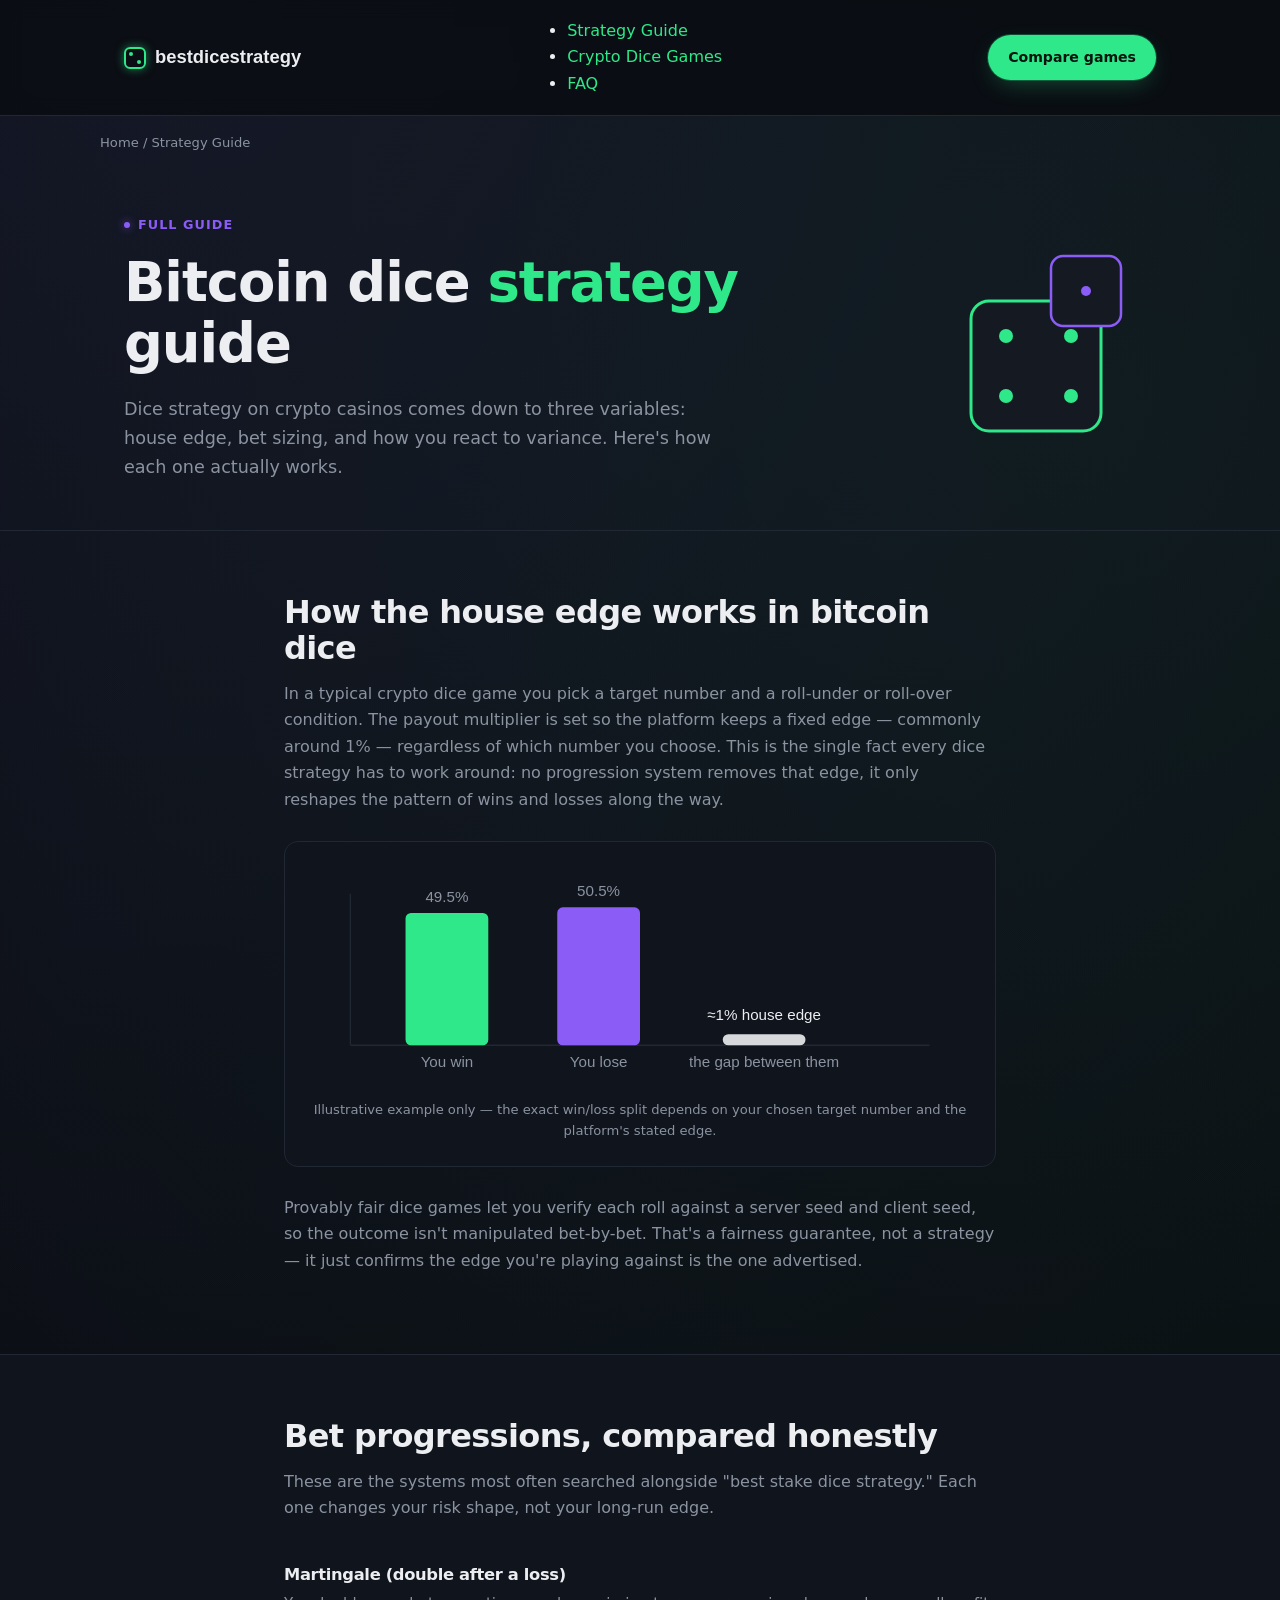
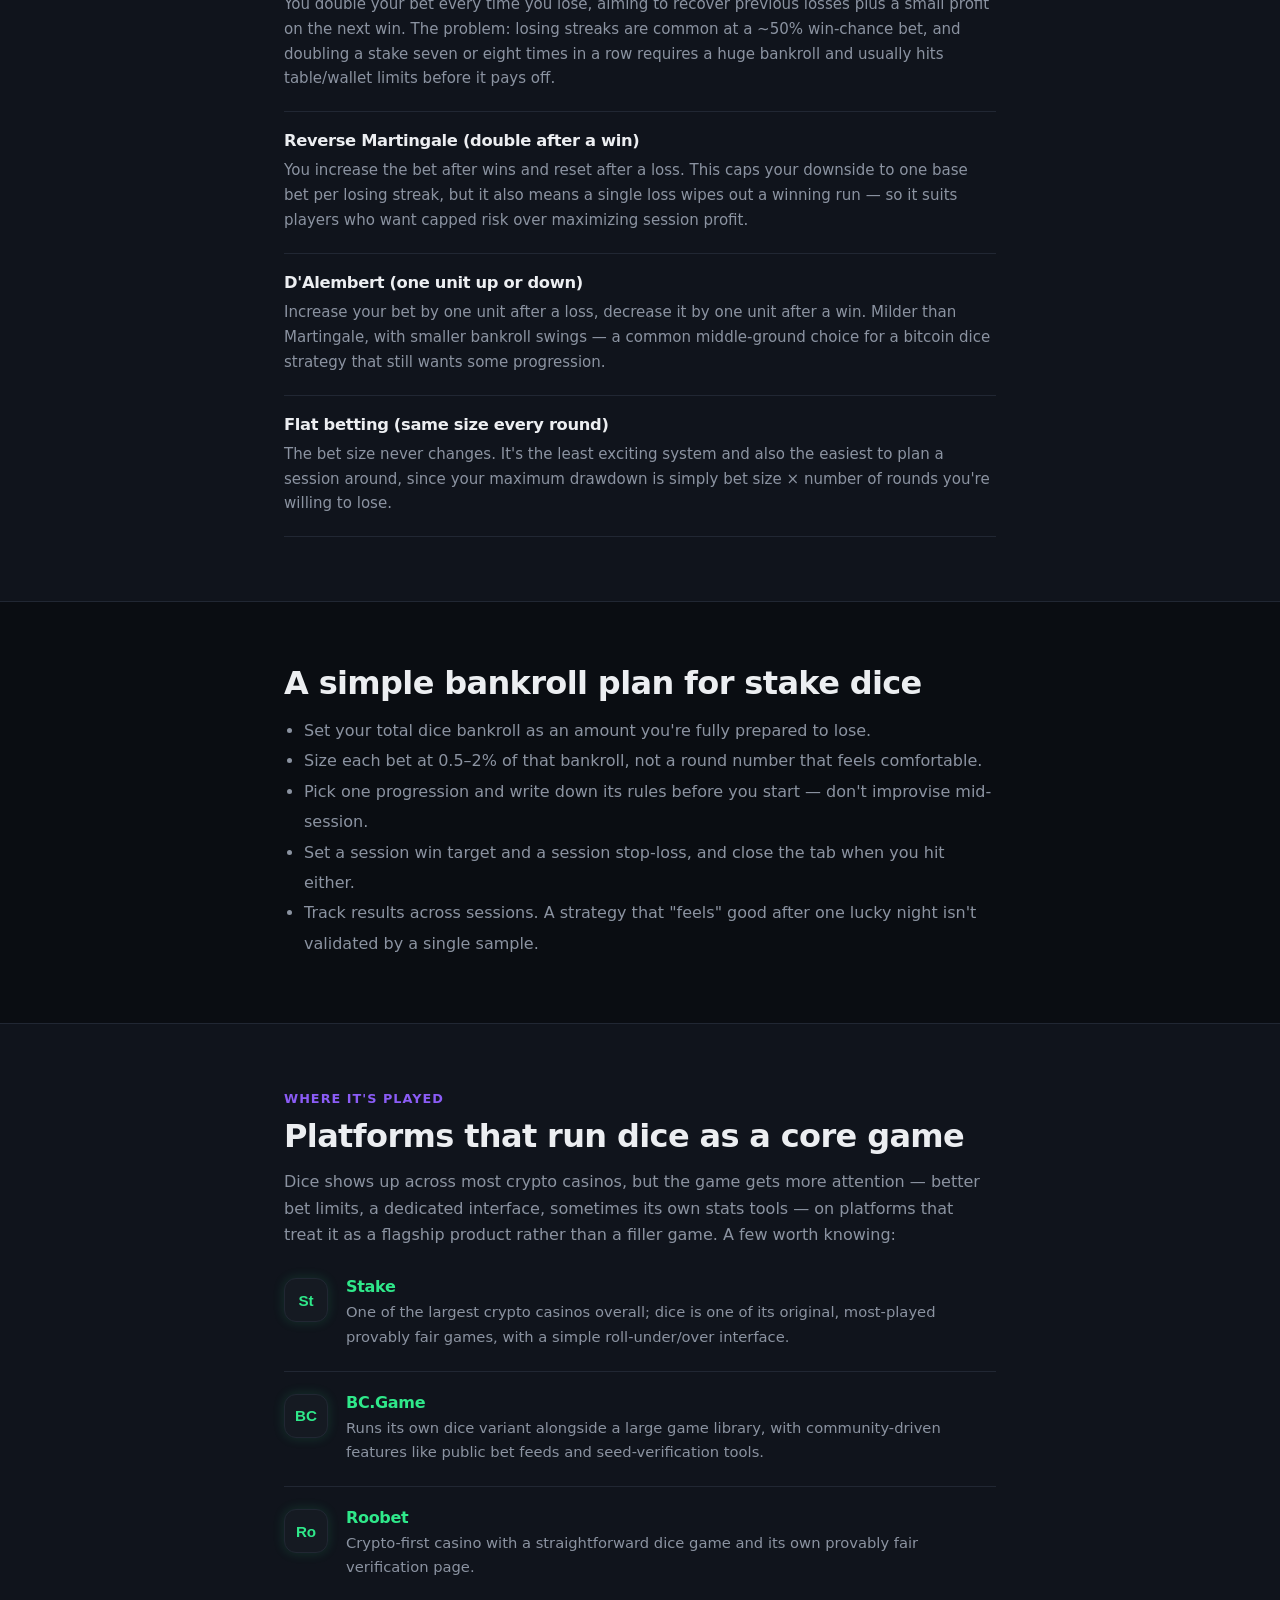
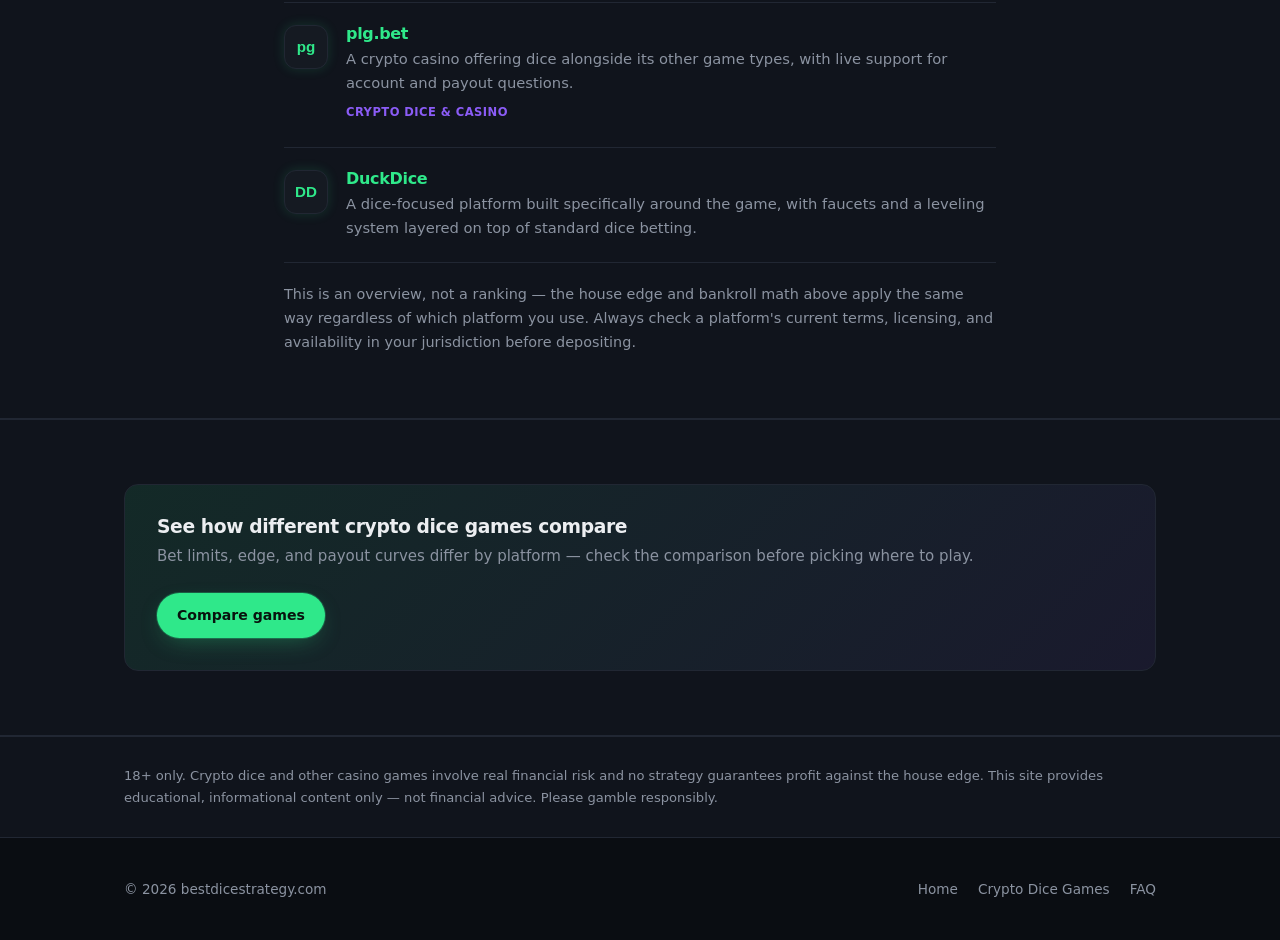
==== commit 9dfbbf86: "Add files via upload" ====
--- a/bitcoin-dice-strategy-guide.html
+++ b/bitcoin-dice-strategy-guide.html
@@ -134,28 +134,28 @@
     <div class="platform-row">
       <div class="platform-badge">St</div>
       <div>
-        <h3>Stake</h3>
+        <h3><a href="https://stake.com" target="_blank" rel="noopener">Stake</a></h3>
         <p>One of the largest crypto casinos overall; dice is one of its original, most-played provably fair games, with a simple roll-under/over interface.</p>
       </div>
     </div>
     <div class="platform-row">
       <div class="platform-badge">BC</div>
       <div>
-        <h3>BC.Game</h3>
+        <h3><a href="https://bc.game" target="_blank" rel="noopener">BC.Game</a></h3>
         <p>Runs its own dice variant alongside a large game library, with community-driven features like public bet feeds and seed-verification tools.</p>
       </div>
     </div>
     <div class="platform-row">
       <div class="platform-badge">Ro</div>
       <div>
-        <h3>Roobet</h3>
+        <h3><a href="https://roobet.com" target="_blank" rel="noopener">Roobet</a></h3>
         <p>Crypto-first casino with a straightforward dice game and its own provably fair verification page.</p>
       </div>
     </div>
     <div class="platform-row">
       <div class="platform-badge">pg</div>
       <div>
-        <h3>plg.bet</h3>
+        <h3><a href="https://plg.bet/dice" target="_blank" rel="noopener nofollow">plg.bet</a></h3>
         <p>A crypto casino offering dice alongside its other game types, with live support for account and payout questions.</p>
         <span class="tag">Crypto dice &amp; casino</span>
       </div>
@@ -163,7 +163,7 @@
     <div class="platform-row">
       <div class="platform-badge">DD</div>
       <div>
-        <h3>DuckDice</h3>
+        <h3><a href="https://duckdice.io" target="_blank" rel="noopener">DuckDice</a></h3>
         <p>A dice-focused platform built specifically around the game, with faucets and a leveling system layered on top of standard dice betting.</p>
       </div>
     </div>
